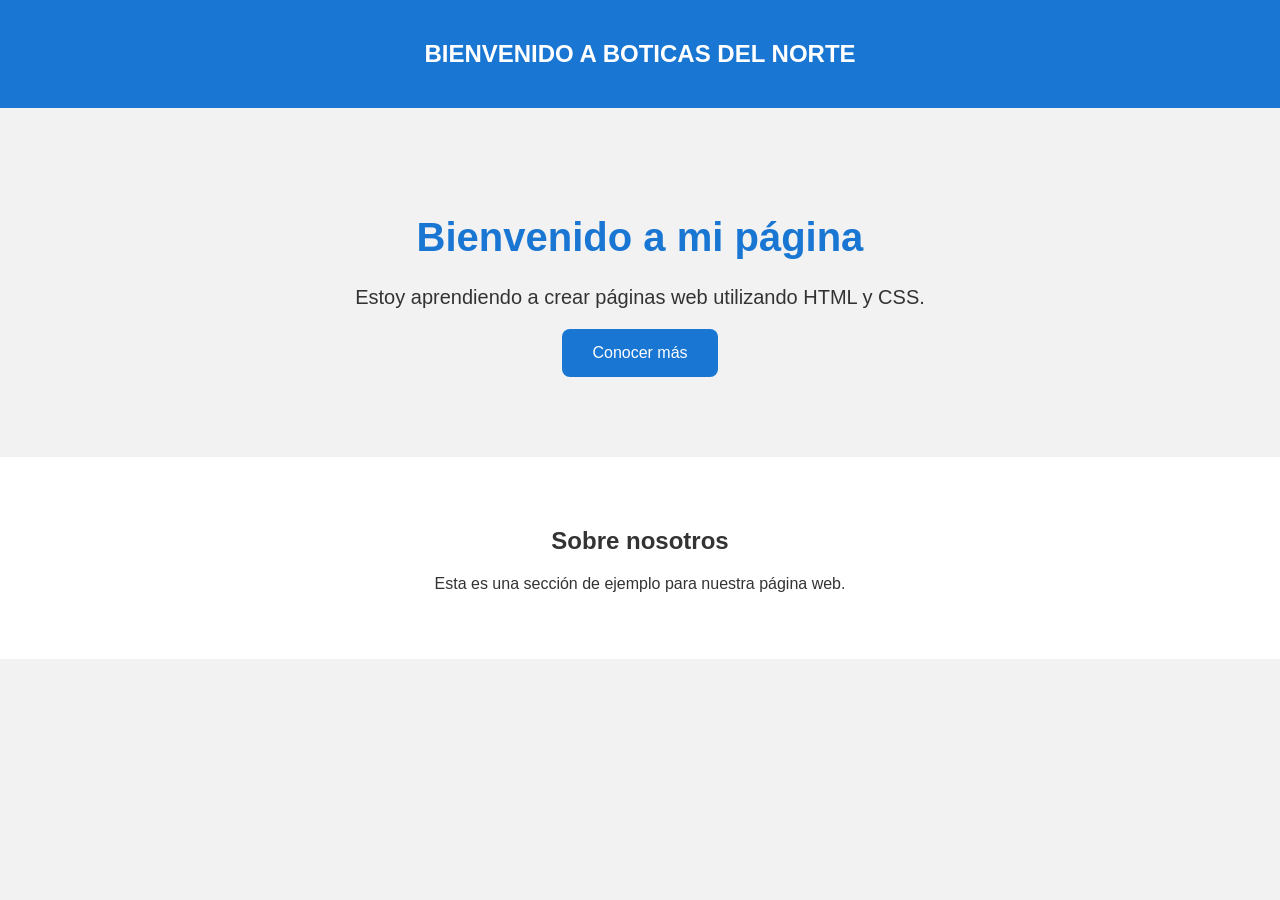
==== index.html @ 4daa98d6 "Primera versión de la web" ====
<!DOCTYPE html>
<html lang="es">
<head>
    <meta charset="UTF-8">
    <meta name="viewport" content="width=device-width, initial-scale=1.0">

    <link rel="stylesheet" href="style.css">

    <title>Mi primera web</title>
</head>

<body>

    <header>
        <h2>BIENVENIDO A BOTICAS DEL NORTE</h2>
    </header>

    <main>
        <h1>Bienvenido a mi página</h1>

        <p>
            Estoy aprendiendo a crear páginas web
            utilizando HTML y CSS.
        </p>

        <button>Conocer más</button>
    </main>

    <section>
        <h2>Sobre nosotros</h2>

        <p>
            Esta es una sección de ejemplo para
            nuestra página web.
        </p>
    </section>

</body>
</html>
---- style.css ----
body {
    margin: 0;
    font-family: Arial, sans-serif;
    background-color: #f2f2f2;
    color: #333;
}

header {
    background-color: #1976d2;
    color: white;
    padding: 20px;
    text-align: center;
}

main {
    text-align: center;
    padding: 80px 20px;
}

h1 {
    font-size: 40px;
    color: #1976d2;
}

main p {
    font-size: 20px;
}

button {
    background-color: #1976d2;
    color: white;
    border: none;
    padding: 15px 30px;
    font-size: 16px;
    border-radius: 8px;
    cursor: pointer;
}

button:hover {
    background-color: #125aa0;
}

section {
    background-color: white;
    padding: 50px;
    text-align: center;
}
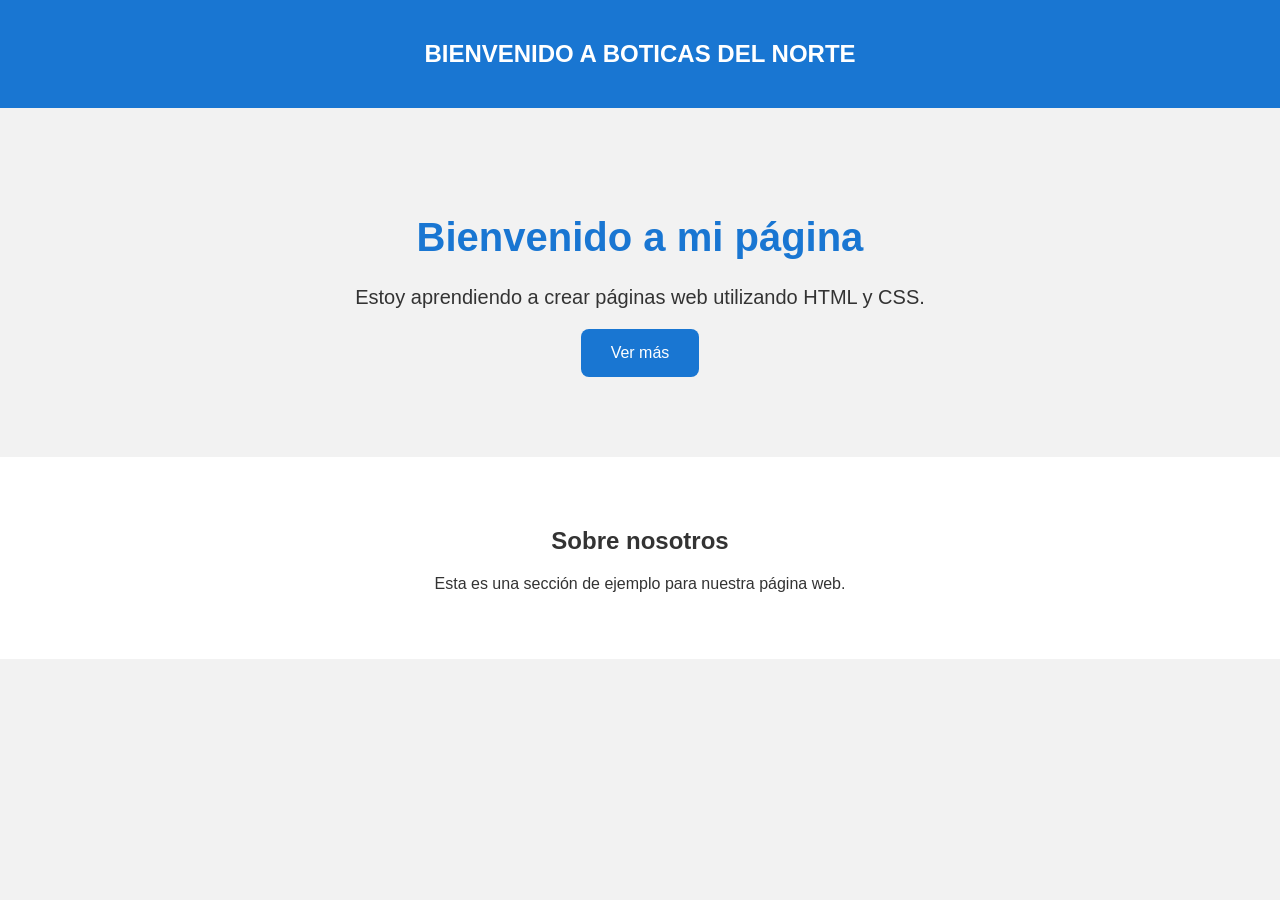
==== commit 095925d1: "Cambiar texto del botón" ====
--- a/index.html
+++ b/index.html
@@ -23,7 +23,7 @@
             utilizando HTML y CSS.
         </p>
 
-        <button>Conocer más</button>
+        <button>Ver más</button>
     </main>
 
     <section>
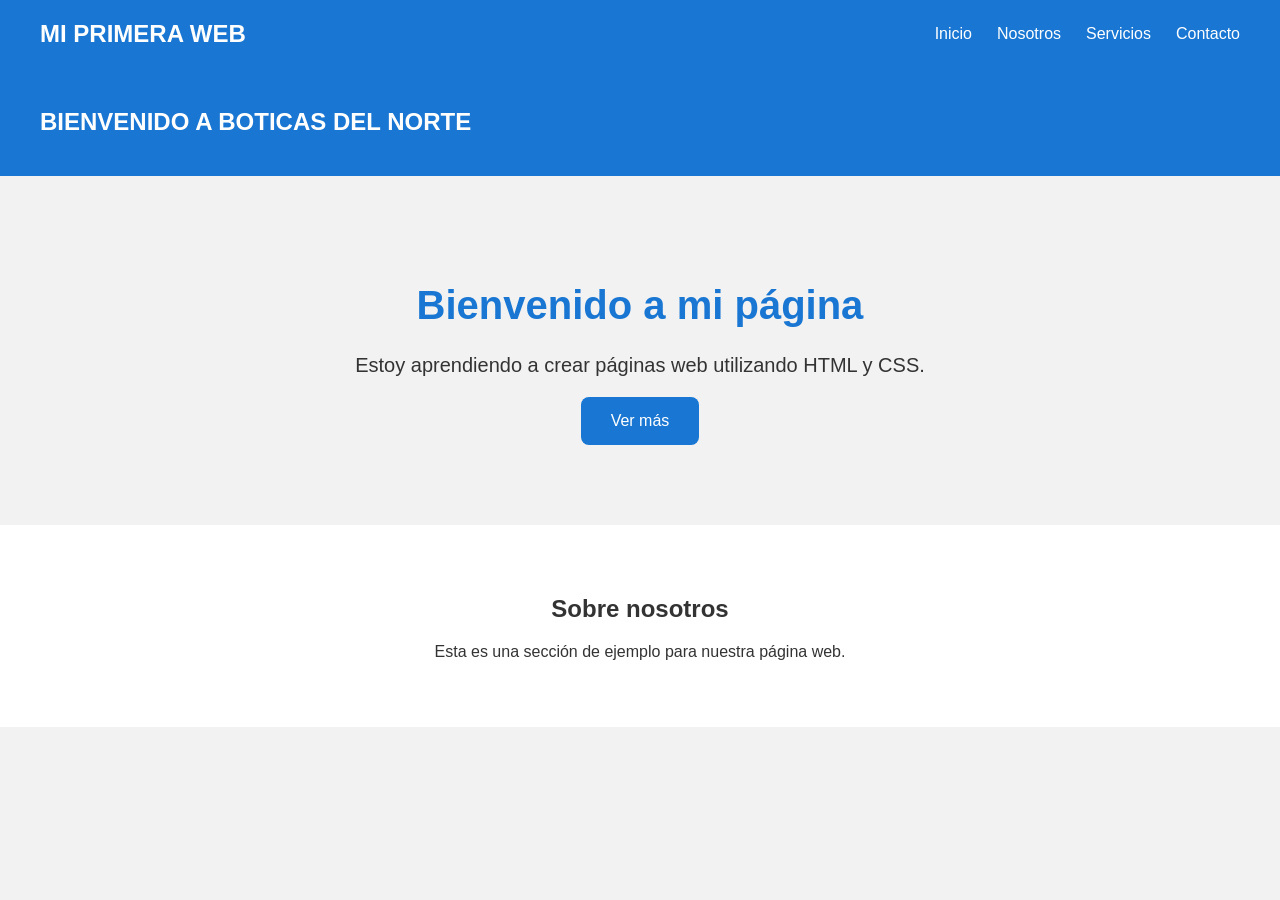
==== commit c5eca14b: "Mejorar menu y diseño responsive" ====
--- a/index.html
+++ b/index.html
@@ -1,13 +1,18 @@
 <!DOCTYPE html>
 <html lang="es">
-<head>
-    <meta charset="UTF-8">
-    <meta name="viewport" content="width=device-width, initial-scale=1.0">
+<header>
+    <link rel="stylesheet" href="style.css">
+    <div class="logo">
+        MI PRIMERA WEB
+    </div>
 
-    <link rel="stylesheet" href="style.css">
-
-    <title>Mi primera web</title>
-</head>
+    <nav>
+        <a href="#">Inicio</a>
+        <a href="#">Nosotros</a>
+        <a href="#">Servicios</a>
+        <a href="#">Contacto</a>
+    </nav>
+</header>
 
 <body>
 
--- a/style.css
+++ b/style.css
@@ -8,8 +8,31 @@
 header {
     background-color: #1976d2;
     color: white;
-    padding: 20px;
-    text-align: center;
+    padding: 20px 40px;
+
+    display: flex;
+    justify-content: space-between;
+    align-items: center;
+}
+
+.logo {
+    font-size: 24px;
+    font-weight: bold;
+}
+
+nav {
+    display: flex;
+    gap: 25px;
+}
+
+nav a {
+    color: white;
+    text-decoration: none;
+    font-size: 16px;
+}
+
+nav a:hover {
+    text-decoration: underline;
 }
 
 main {
@@ -44,4 +67,28 @@
     background-color: white;
     padding: 50px;
     text-align: center;
+}
+@media (max-width: 600px) {
+
+    header {
+        flex-direction: column;
+        gap: 15px;
+        padding: 15px;
+    }
+
+    .logo {
+        font-size: 20px;
+    }
+
+    nav {
+        display: flex;
+        flex-wrap: wrap;
+        justify-content: center;
+        gap: 10px 15px;
+    }
+
+    nav a {
+        font-size: 15px;
+    }
+
 }
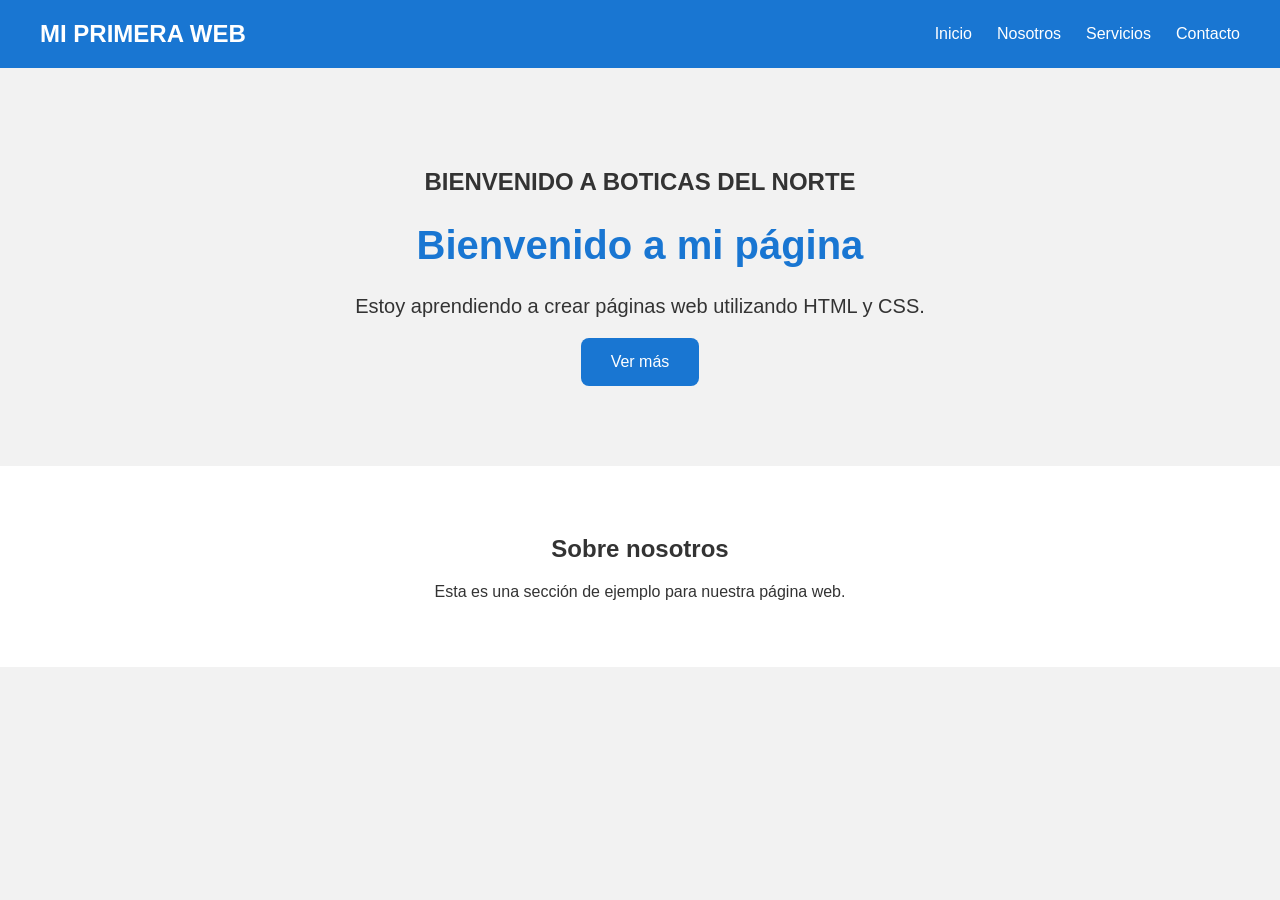
==== commit ca604f8b: "Corregir estructura y responsive" ====
--- a/index.html
+++ b/index.html
@@ -1,26 +1,34 @@
 <!DOCTYPE html>
 <html lang="es">
-<header>
+
+<head>
+    <meta charset="UTF-8">
+    <meta name="viewport" content="width=device-width, initial-scale=1.0">
+
     <link rel="stylesheet" href="style.css">
-    <div class="logo">
-        MI PRIMERA WEB
-    </div>
 
-    <nav>
-        <a href="#">Inicio</a>
-        <a href="#">Nosotros</a>
-        <a href="#">Servicios</a>
-        <a href="#">Contacto</a>
-    </nav>
-</header>
+    <title>Mi primera web</title>
+</head>
 
 <body>
 
     <header>
-        <h2>BIENVENIDO A BOTICAS DEL NORTE</h2>
+        <div class="logo">
+            MI PRIMERA WEB
+        </div>
+
+        <nav>
+            <a href="#">Inicio</a>
+            <a href="#">Nosotros</a>
+            <a href="#">Servicios</a>
+            <a href="#">Contacto</a>
+        </nav>
     </header>
 
     <main>
+
+        <h2>BIENVENIDO A BOTICAS DEL NORTE</h2>
+
         <h1>Bienvenido a mi página</h1>
 
         <p>
@@ -29,15 +37,18 @@
         </p>
 
         <button>Ver más</button>
+
     </main>
 
     <section>
+
         <h2>Sobre nosotros</h2>
 
         <p>
             Esta es una sección de ejemplo para
             nuestra página web.
         </p>
+
     </section>
 
 </body>
--- a/style.css
+++ b/style.css
@@ -72,23 +72,23 @@
 
     header {
         flex-direction: column;
-        gap: 15px;
-        padding: 15px;
+        gap: 20px;
+        padding: 20px;
     }
 
     .logo {
-        font-size: 20px;
+        font-size: 24px;
     }
 
     nav {
         display: flex;
         flex-wrap: wrap;
         justify-content: center;
-        gap: 10px 15px;
+        gap: 12px 18px;
     }
 
     nav a {
-        font-size: 15px;
+        font-size: 18px;
     }
 
 }
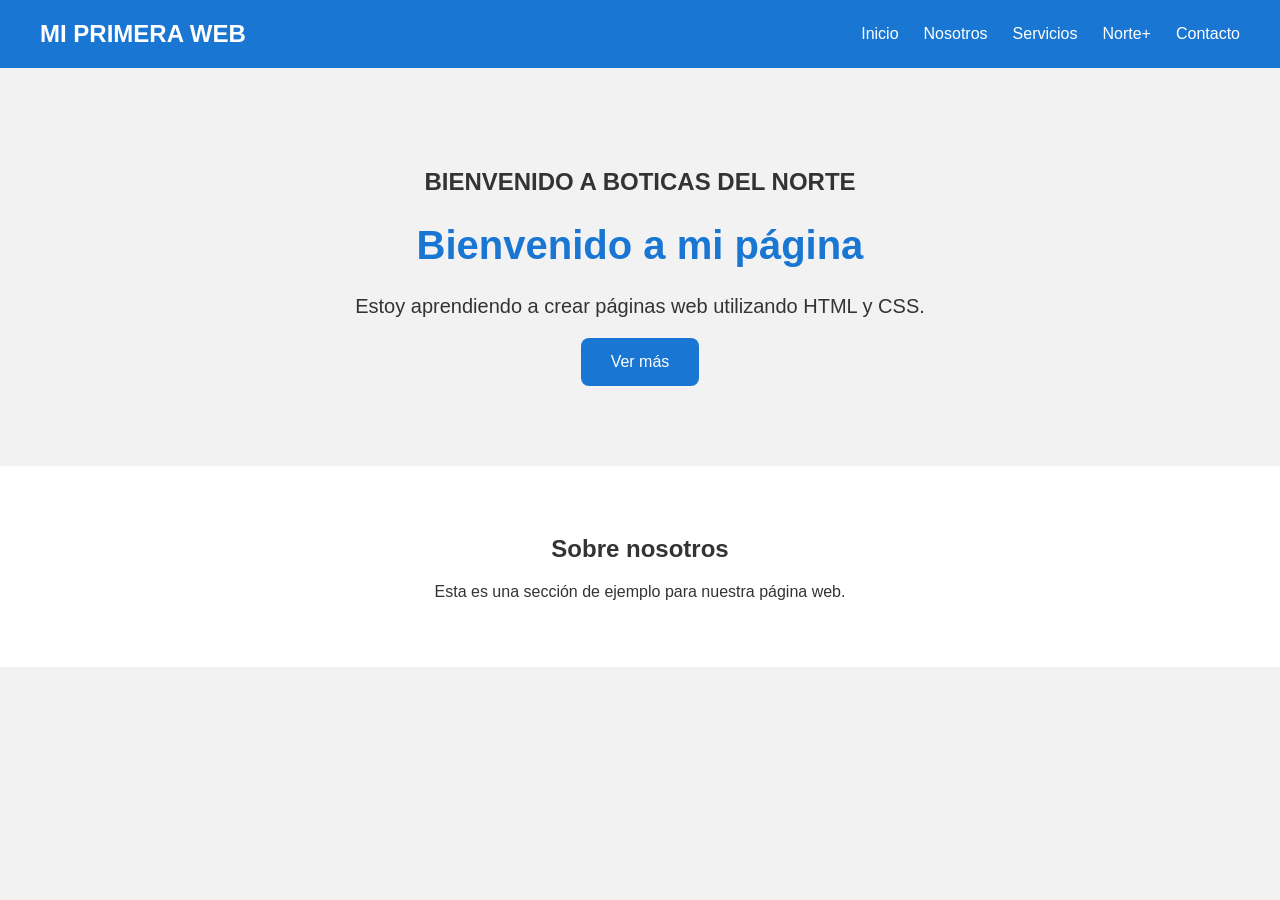
==== commit 031ef353: "Crear pagina Norte+ con consulta de puntos y terminos" ====
--- a/index.html
+++ b/index.html
@@ -21,6 +21,7 @@
             <a href="#">Inicio</a>
             <a href="#">Nosotros</a>
             <a href="#">Servicios</a>
+            <a href="norte-plus.html">Norte+</a>
             <a href="#">Contacto</a>
         </nav>
     </header>
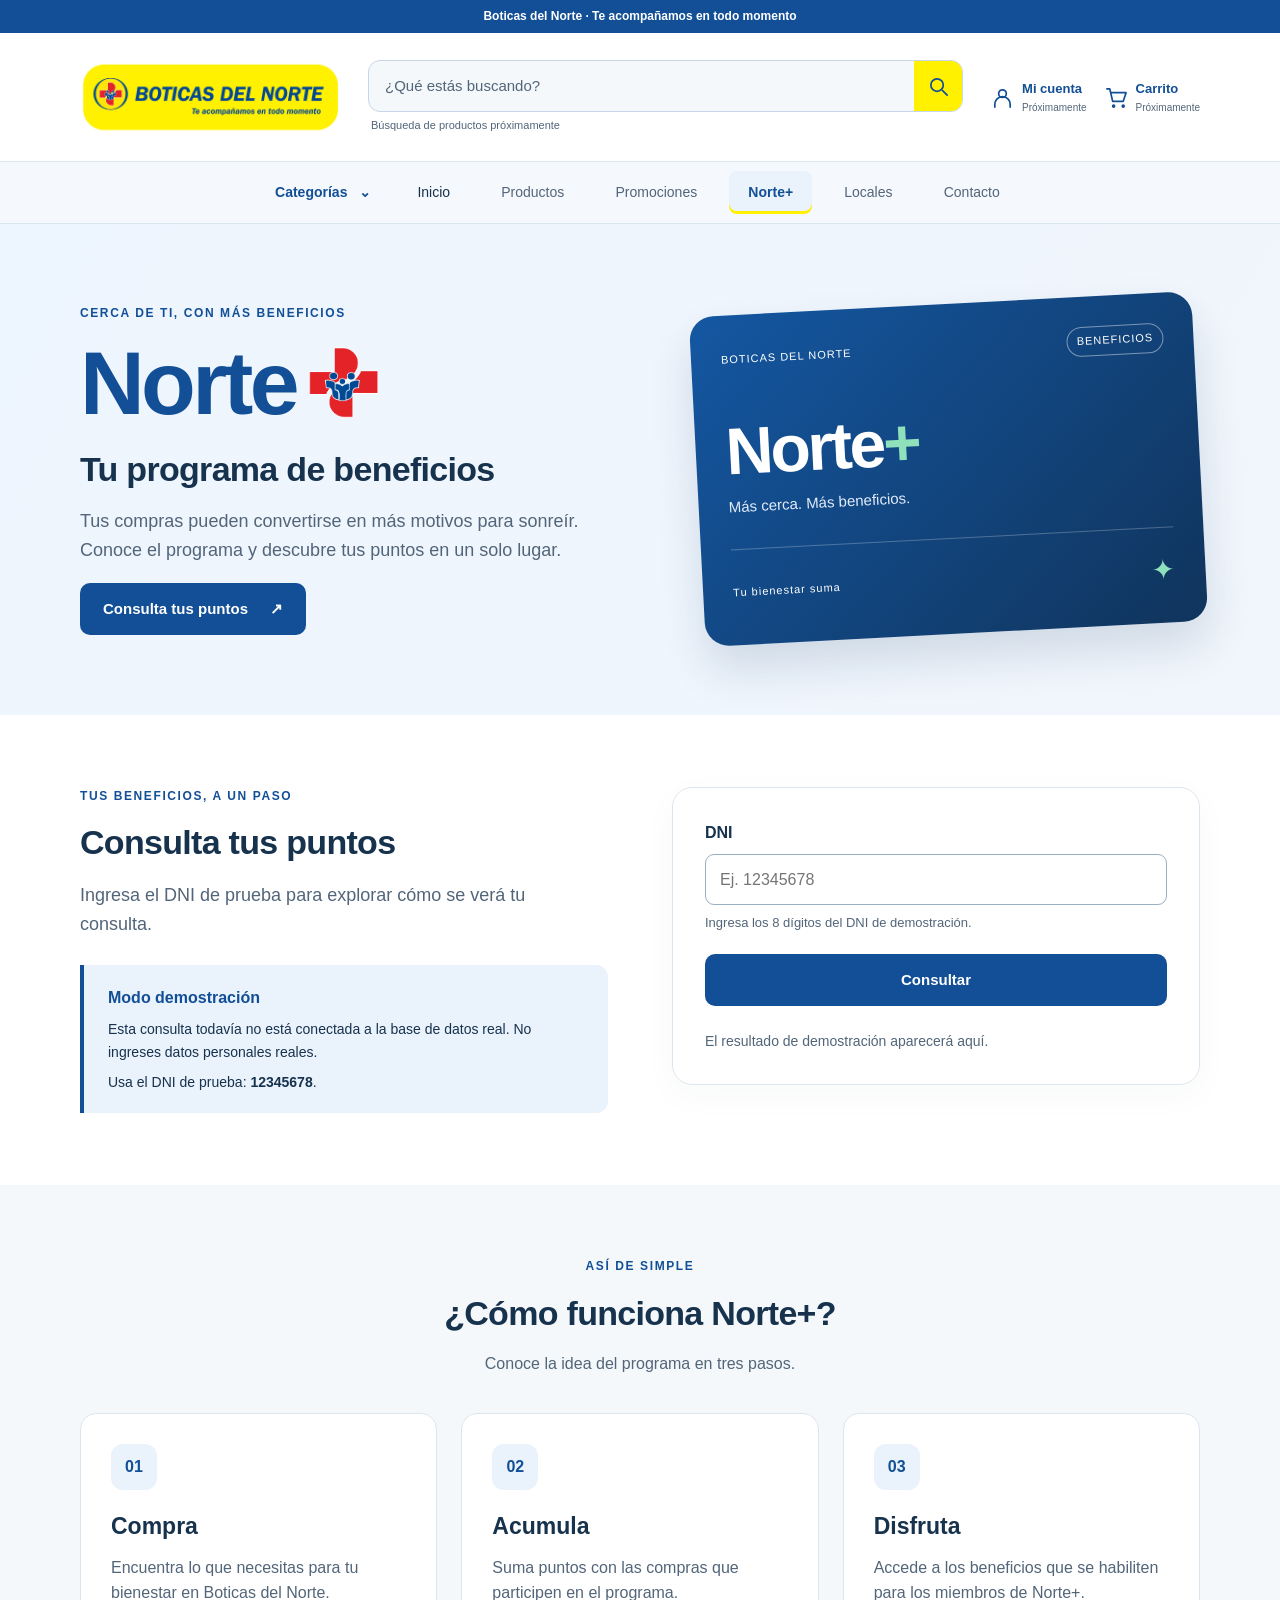
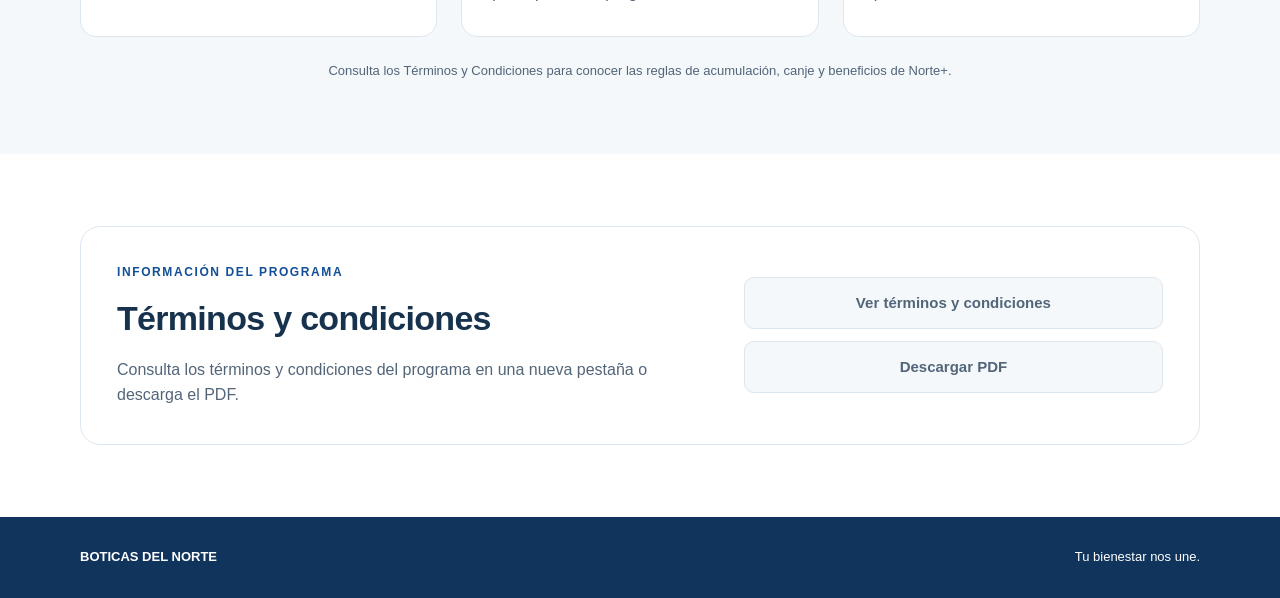
==== commit 8c2676a2: "Redirigir inicio temporalmente a Norte+" ====
--- a/index.html
+++ b/index.html
@@ -2,6 +2,8 @@
 <html lang="es">
 
 <head>
+    <!-- Redirección temporal a Norte+: quitar esta etiqueta para restaurar Inicio. -->
+    <meta http-equiv="refresh" content="0; url=norte-plus.html">
     <meta charset="UTF-8">
     <meta name="viewport" content="width=device-width, initial-scale=1.0">
 
